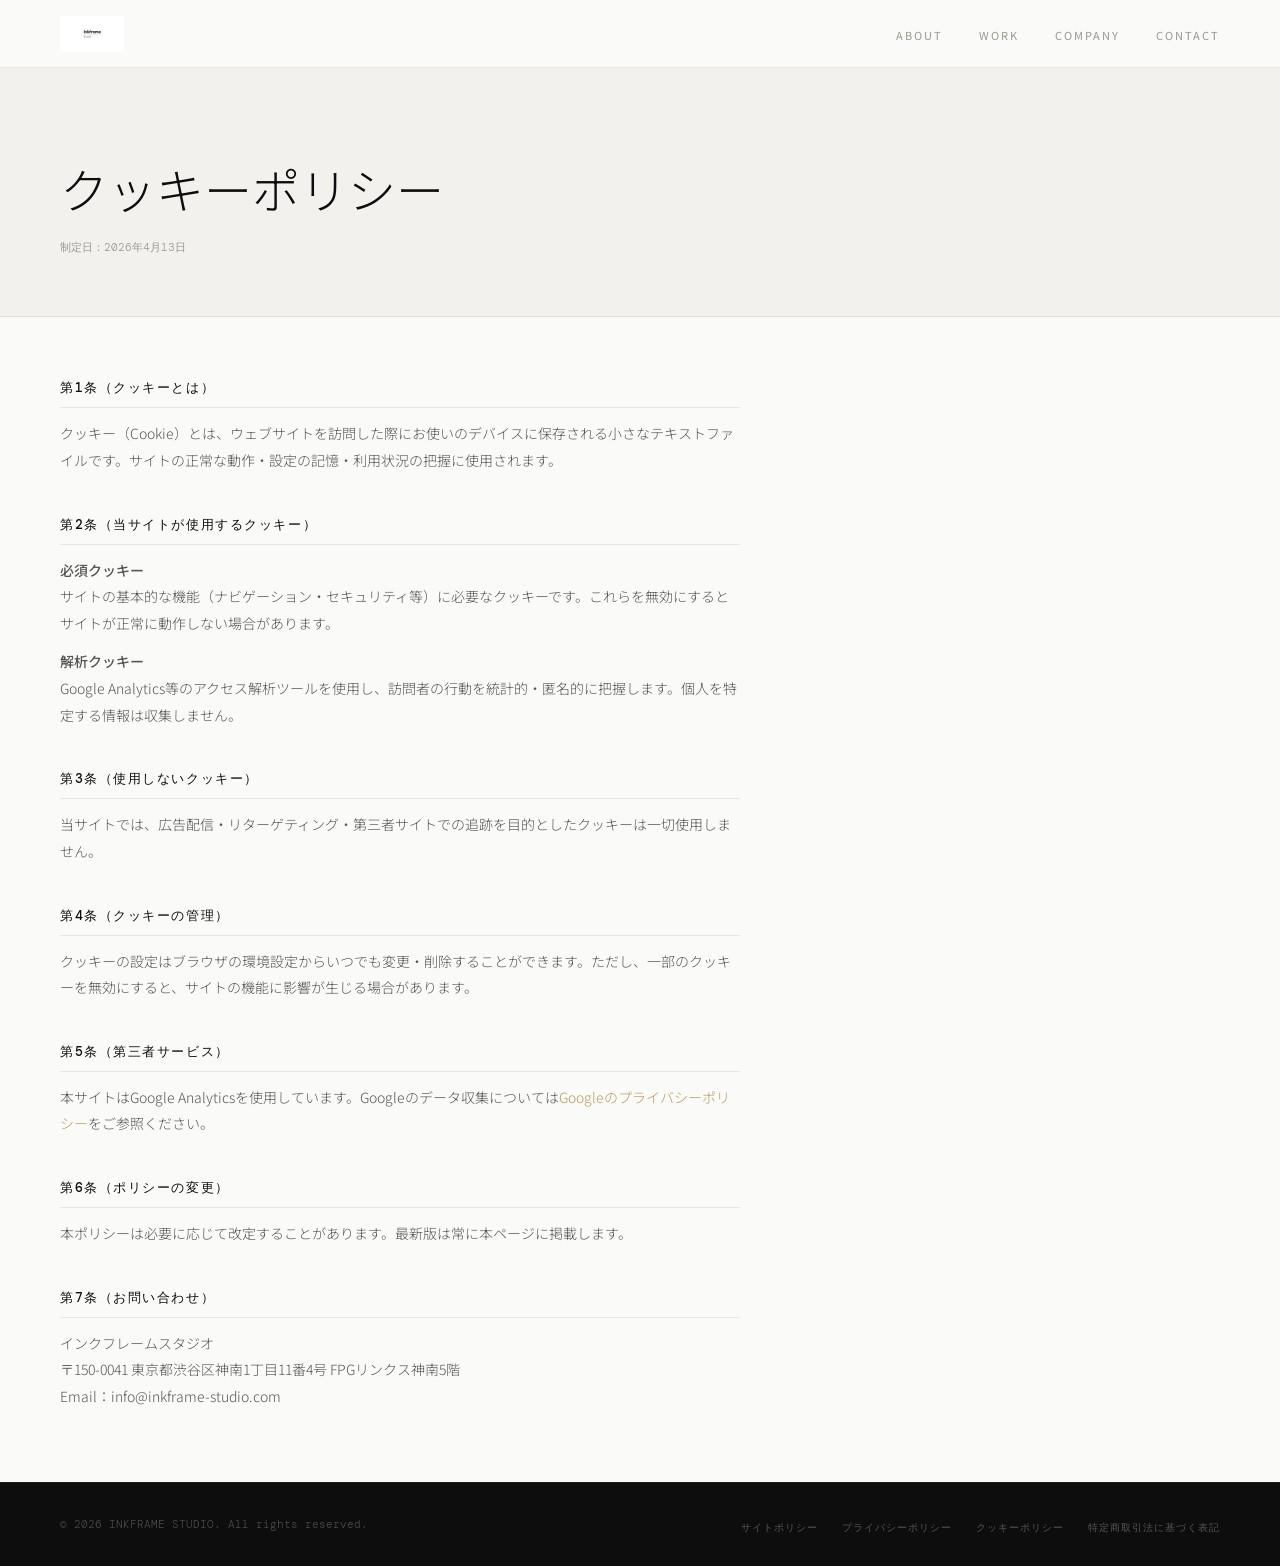
==== cookie-policy.html @ 27166519 "Add files via upload" ====
<!DOCTYPE html>
<html lang="ja">
<head>
<meta charset="UTF-8">
<meta name="viewport" content="width=device-width, initial-scale=1.0">
<title>クッキーポリシー — Inkframe Studio</title>
<link rel="preconnect" href="https://fonts.googleapis.com">
<link rel="preconnect" href="https://fonts.gstatic.com" crossorigin>
<link href="https://fonts.googleapis.com/css2?family=Cormorant+Garamond:ital,wght@0,300;0,400;1,300&family=Jost:wght@300;400;500&family=DM+Mono&family=Noto+Sans+JP:wght@300;400;500&display=swap" rel="stylesheet">
<link rel="stylesheet" href="style.css">
<style>
  body { font-family: 'Noto Sans JP', 'Jost', sans-serif; }
  .policy-body p { font-family: 'Noto Sans JP', sans-serif; font-size: 14px; }
  .policy-body h2 { font-family: 'DM Mono', monospace; }
</style>
</head>
<body>
<nav>
  <a class="nav-logo" href="index.html"><img src="banner.png" alt="Inkframe Studio"></a>
  <ul class="nav-links">
    <li><a href="index.html#about">About</a></li>
    <li><a href="index.html#work">Work</a></li>
    <li><a href="index.html#company">Company</a></li>
    <li><a href="index.html#contact">Contact</a></li>
  </ul>
</nav>
<div class="policy-page">
  <div class="policy-hero">
    <h1 style="font-family:'Noto Sans JP',sans-serif; font-weight:300;">クッキーポリシー</h1>
    <p class="date">制定日：2026年4月13日</p>
  </div>
  <div class="policy-body">
    <h2>第1条（クッキーとは）</h2>
    <p>クッキー（Cookie）とは、ウェブサイトを訪問した際にお使いのデバイスに保存される小さなテキストファイルです。サイトの正常な動作・設定の記憶・利用状況の把握に使用されます。</p>

    <h2>第2条（当サイトが使用するクッキー）</h2>
    <p><strong style="font-weight:500;">必須クッキー</strong><br>
    サイトの基本的な機能（ナビゲーション・セキュリティ等）に必要なクッキーです。これらを無効にするとサイトが正常に動作しない場合があります。</p>
    <p><strong style="font-weight:500;">解析クッキー</strong><br>
    Google Analytics等のアクセス解析ツールを使用し、訪問者の行動を統計的・匿名的に把握します。個人を特定する情報は収集しません。</p>

    <h2>第3条（使用しないクッキー）</h2>
    <p>当サイトでは、広告配信・リターゲティング・第三者サイトでの追跡を目的としたクッキーは一切使用しません。</p>

    <h2>第4条（クッキーの管理）</h2>
    <p>クッキーの設定はブラウザの環境設定からいつでも変更・削除することができます。ただし、一部のクッキーを無効にすると、サイトの機能に影響が生じる場合があります。</p>

    <h2>第5条（第三者サービス）</h2>
    <p>本サイトはGoogle Analyticsを使用しています。Googleのデータ収集については<a href="https://policies.google.com/privacy" target="_blank" rel="noopener" style="color:var(--gold);">Googleのプライバシーポリシー</a>をご参照ください。</p>

    <h2>第6条（ポリシーの変更）</h2>
    <p>本ポリシーは必要に応じて改定することがあります。最新版は常に本ページに掲載します。</p>

    <h2>第7条（お問い合わせ）</h2>
    <p>インクフレームスタジオ<br>
    〒150-0041 東京都渋谷区神南1丁目11番4号 FPGリンクス神南5階<br>
    Email：info@inkframe-studio.com</p>
  </div>
</div>
<footer>
  <p class="footer-copy">&copy; 2026 INKFRAME STUDIO. All rights reserved.</p>
  <ul class="footer-links">
    <li><a href="site-policy.html">サイトポリシー</a></li>
    <li><a href="privacy.html">プライバシーポリシー</a></li>
    <li><a href="cookie-policy.html">クッキーポリシー</a></li>
    <li><a href="tokushoho.html">特定商取引法に基づく表記</a></li>
  </ul>
</footer>
</body>
</html>
---- style.css ----
*, *::before, *::after { box-sizing: border-box; margin: 0; padding: 0; }
:root {
  --black: #0d0d0d;
  --white: #fafaf8;
  --gray: #f2f1ee;
  --mid: #999890;
  --dim: #cccab8;
  --gold: #b89a5a;
  --green: #2a8a4a;
  --border: rgba(0,0,0,0.08);
  --border-dark: rgba(255,255,255,0.08);
}
html { scroll-behavior: smooth; }
body {
  background: var(--white);
  color: var(--black);
  font-family: 'Jost', sans-serif;
  font-weight: 300;
  font-size: 16px;
  line-height: 1.7;
  -webkit-font-smoothing: antialiased;
}
a { color: inherit; text-decoration: none; }
img { display: block; max-width: 100%; }

/* ── NAV ── */
nav {
  position: fixed; top: 0; left: 0; right: 0; z-index: 200;
  display: flex; align-items: center; justify-content: space-between;
  padding: 0 60px; height: 68px;
  background: rgba(250,250,248,0.93); backdrop-filter: blur(16px);
  border-bottom: 1px solid var(--border);
}
.nav-logo img { height: 36px; width: auto; object-fit: contain; }
.nav-links { display: flex; gap: 36px; list-style: none; }
.nav-links a {
  font-size: 11px; font-weight: 400; letter-spacing: 0.18em;
  text-transform: uppercase; color: var(--mid); transition: color 0.2s;
}
.nav-links a:hover, .nav-links a.active { color: var(--black); }

/* ── SECTION BLOCK (MIX GREEN style) ── */
.section-block {
  display: grid;
  grid-template-columns: 120px 1fr;
  min-height: 100vh;
  border-top: 1px solid var(--border);
}
.section-label-col {
  border-right: 1px solid var(--border);
  display: flex; align-items: flex-start;
  justify-content: center;
  padding-top: 120px;
  background: var(--gray);
}
.section-label-col span {
  font-family: 'Cormorant Garamond', serif;
  font-size: 52px; font-weight: 300;
  letter-spacing: 0.08em;
  color: var(--dim);
  writing-mode: vertical-rl;
  text-orientation: mixed;
  transform: rotate(180deg);
  user-select: none;
}
.section-content {
  padding: 100px 80px 100px 80px;
}

/* ── HERO ── */
.hero-block {
  min-height: 100vh;
  display: grid;
  grid-template-columns: 120px 1fr 1fr;
  padding-top: 68px;
}
.hero-label-col {
  border-right: 1px solid var(--border);
  display: flex; align-items: flex-start; justify-content: center;
  padding-top: 120px;
  background: var(--gray);
}
.hero-label-col span {
  font-family: 'Cormorant Garamond', serif;
  font-size: 52px; font-weight: 300;
  letter-spacing: 0.08em; color: var(--dim);
  writing-mode: vertical-rl; text-orientation: mixed;
  transform: rotate(180deg); user-select: none;
}
.hero-main {
  padding: 120px 60px 80px;
  display: flex; flex-direction: column; justify-content: center;
  border-right: 1px solid var(--border);
}
.hero-right {
  background: var(--gray);
  display: flex; align-items: center; justify-content: center;
  padding: 80px 48px;
}
.hero-eyebrow {
  font-family: 'DM Mono', monospace; font-size: 10px;
  letter-spacing: 0.22em; text-transform: uppercase;
  color: var(--mid); margin-bottom: 36px;
  display: flex; align-items: center; gap: 12px;
}
.hero-eyebrow::before {
  content: ''; display: block; width: 28px; height: 1px;
  background: var(--mid); flex-shrink: 0;
}
.hero-title {
  font-family: 'Cormorant Garamond', serif;
  font-size: clamp(44px, 4.5vw, 72px); font-weight: 300;
  line-height: 1.06; margin-bottom: 32px;
}
.hero-title em { font-style: italic; color: var(--gold); }
.hero-desc { font-size: 15px; color: #555; max-width: 400px; line-height: 1.9; margin-bottom: 48px; }

/* INFO GRID */
.info-grid {
  display: grid; grid-template-columns: 1fr 1fr;
  gap: 1px; background: var(--border);
  border: 1px solid var(--border); border-radius: 6px;
  overflow: hidden; max-width: 480px;
}
.info-cell { background: var(--white); padding: 16px 20px; }
.info-cell.full { grid-column: 1 / -1; }
.info-label {
  font-family: 'DM Mono', monospace; font-size: 9px;
  letter-spacing: 0.2em; text-transform: uppercase;
  color: var(--mid); margin-bottom: 4px;
}
.info-value { font-size: 13px; font-weight: 400; color: var(--black); line-height: 1.5; }

/* WORK */
.work-card {
  display: grid; grid-template-columns: 1fr 1fr;
  border: 1px solid var(--border); border-radius: 8px; overflow: hidden;
  margin-bottom: 48px;
}
.work-img { overflow: hidden; aspect-ratio: 1 / 1; }
.work-img img { width: 100%; height: 100%; object-fit: cover; object-position: center; transition: transform 0.6s; }
.work-img:hover img { transform: scale(1.04); }
.work-detail {
  padding: 56px 48px;
  display: flex; flex-direction: column; justify-content: center;
  background: var(--white); border-left: 1px solid var(--border);
}
.work-badge {
  display: inline-flex; align-items: center; gap: 6px;
  font-family: 'DM Mono', monospace; font-size: 10px;
  letter-spacing: 0.14em; text-transform: uppercase;
  color: var(--green); background: rgba(42,138,74,0.08);
  border: 1px solid rgba(42,138,74,0.2);
  padding: 5px 12px; border-radius: 2px; margin-bottom: 24px; width: fit-content;
}
.work-badge::before { content: ''; width: 6px; height: 6px; border-radius: 50%; background: var(--green); }
.work-title {
  font-family: 'Cormorant Garamond', serif; font-size: 48px;
  font-weight: 300; line-height: 1.0; margin-bottom: 6px;
}
.work-subtitle {
  font-family: 'Cormorant Garamond', serif; font-size: 20px;
  font-style: italic; color: var(--mid); margin-bottom: 24px;
}
.work-text { font-size: 14px; color: #555; line-height: 1.85; max-width: 380px; margin-bottom: 28px; }
.work-specs { display: flex; flex-direction: column; gap: 8px; margin-bottom: 36px; }
.work-spec { display: flex; align-items: center; gap: 12px; font-size: 13px; color: #666; }
.work-spec::before { content: ''; width: 14px; height: 1px; background: var(--gold); flex-shrink: 0; }
.cta-link {
  display: inline-flex; align-items: center; gap: 10px;
  font-family: 'DM Mono', monospace; font-size: 11px;
  letter-spacing: 0.12em; text-transform: uppercase;
  color: var(--black); border-bottom: 1px solid var(--black);
  padding-bottom: 3px; transition: gap 0.2s, color 0.2s; width: fit-content;
}
.cta-link:hover { gap: 16px; color: var(--gold); border-color: var(--gold); }

/* COMPANY */
.company-grid {
  display: grid; grid-template-columns: 1fr 1fr; gap: 1px;
  background: var(--border); border: 1px solid var(--border);
  border-radius: 8px; overflow: hidden; max-width: 680px;
}
.company-cell { background: var(--white); padding: 20px 28px; }
.company-cell.full { grid-column: 1 / -1; }
.company-label {
  font-family: 'DM Mono', monospace; font-size: 9px;
  letter-spacing: 0.2em; text-transform: uppercase; color: var(--mid); margin-bottom: 6px;
}
.company-value { font-size: 14px; font-weight: 400; color: var(--black); line-height: 1.6; }

/* CONTACT */
.contact-wrap { background: var(--black); }
.contact-wrap .section-label-col { background: #111; }
.contact-wrap .section-label-col span { color: rgba(255,255,255,0.15); }
.contact-wrap .section-content { background: var(--black); }
.contact-grid {
  display: grid; grid-template-columns: 1fr 1fr;
  gap: 1px; background: rgba(255,255,255,0.06);
  border: 1px solid rgba(255,255,255,0.06); border-radius: 8px;
  overflow: hidden; max-width: 680px; margin-bottom: 32px;
}
.contact-cell { background: var(--black); padding: 24px 28px; }
.contact-cell.full { grid-column: 1 / -1; }
.contact-cell-label {
  font-family: 'DM Mono', monospace; font-size: 9px;
  letter-spacing: 0.2em; text-transform: uppercase;
  color: rgba(255,255,255,0.3); margin-bottom: 6px;
}
.contact-cell-value { font-size: 14px; font-weight: 300; color: var(--white); line-height: 1.6; }
.contact-cell-value a { color: var(--gold); transition: opacity 0.2s; }
.contact-cell-value a:hover { opacity: 0.7; }
.contact-note { font-size: 13px; color: rgba(255,255,255,0.35); }
.contact-title {
  font-family: 'Cormorant Garamond', serif; font-size: 36px;
  font-weight: 300; color: var(--white); margin-bottom: 36px;
}

/* FOOTER */
footer {
  background: var(--black);
  border-top: 1px solid rgba(255,255,255,0.06);
  padding: 28px 60px;
  display: flex; align-items: center; justify-content: space-between;
  flex-wrap: wrap; gap: 16px;
}
.footer-copy { font-family: 'DM Mono', monospace; font-size: 11px; color: rgba(255,255,255,0.25); }
.footer-links { display: flex; gap: 24px; list-style: none; flex-wrap: wrap; }
.footer-links a {
  font-family: 'DM Mono', monospace; font-size: 10px;
  letter-spacing: 0.1em; text-transform: uppercase;
  color: rgba(255,255,255,0.3); transition: color 0.2s;
}
.footer-links a:hover { color: rgba(255,255,255,0.7); }

/* POLICY PAGES */
.policy-page { padding-top: 68px; min-height: 100vh; }
.policy-hero {
  padding: 80px 60px 60px;
  border-bottom: 1px solid var(--border);
  background: var(--gray);
}
.policy-hero h1 {
  font-family: 'Cormorant Garamond', serif; font-size: 48px;
  font-weight: 300; margin-bottom: 8px;
}
.policy-hero .date { font-family: 'DM Mono', monospace; font-size: 11px; color: var(--mid); }
.policy-body { padding: 60px; max-width: 800px; }
.policy-body h2 {
  font-size: 13px; font-weight: 500; letter-spacing: 0.12em;
  text-transform: uppercase; margin: 40px 0 12px; color: var(--black);
  padding-bottom: 8px; border-bottom: 1px solid var(--border);
}
.policy-body h2:first-child { margin-top: 0; }
.policy-body p { font-size: 14px; color: #555; line-height: 1.9; margin-bottom: 12px; }
.policy-body table { width: 100%; border-collapse: collapse; font-size: 14px; margin-bottom: 12px; }
.policy-body table th, .policy-body table td { padding: 12px 16px; border: 1px solid var(--border); vertical-align: top; }
.policy-body table th { background: var(--gray); font-weight: 400; color: var(--mid); width: 180px; }
.policy-body table td { color: #444; line-height: 1.7; }

/* MOBILE */
@media (max-width: 900px) {
  nav { padding: 0 24px; }
  .nav-links { gap: 20px; }
  .nav-links a { font-size: 10px; }
  .hero-block { grid-template-columns: 80px 1fr; }
  .hero-right { display: none; }
  .hero-main { padding: 100px 32px 60px; }
  .hero-label-col { padding-top: 100px; }
  .hero-label-col span { font-size: 36px; }
  .section-block { grid-template-columns: 80px 1fr; }
  .section-label-col span { font-size: 36px; }
  .section-content { padding: 72px 32px; }
  .work-card { grid-template-columns: 1fr; }
  .work-img { max-height: 280px; }
  .work-detail { padding: 40px 28px; border-left: none; border-top: 1px solid var(--border); }
  .company-grid { grid-template-columns: 1fr; max-width: 100%; }
  .company-cell.full { grid-column: 1; }
  .contact-grid { grid-template-columns: 1fr; max-width: 100%; }
  .contact-cell.full { grid-column: 1; }
  .info-grid { grid-template-columns: 1fr; }
  .info-cell.full { grid-column: 1; }
  footer { padding: 24px; flex-direction: column; align-items: flex-start; }
  .policy-hero { padding: 60px 24px 40px; }
  .policy-hero h1 { font-size: 36px; }
  .policy-body { padding: 40px 24px; }
}
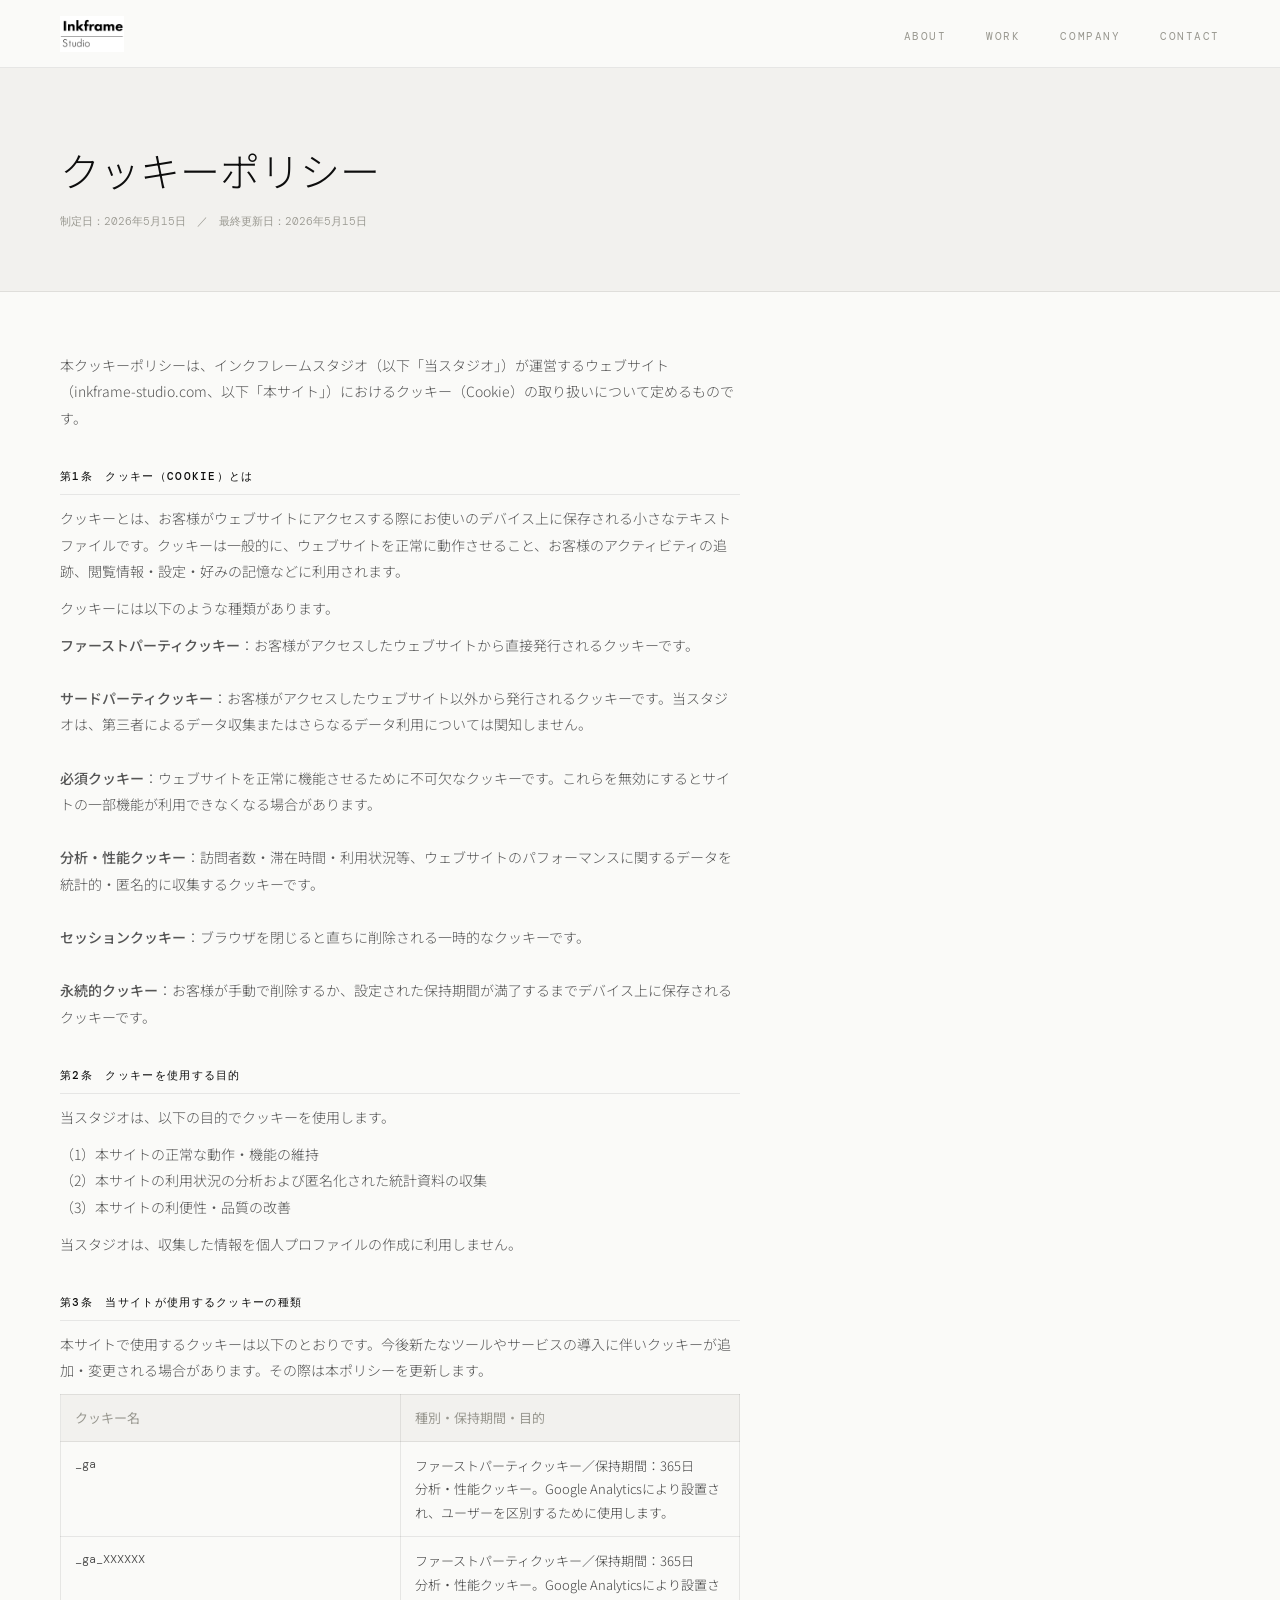
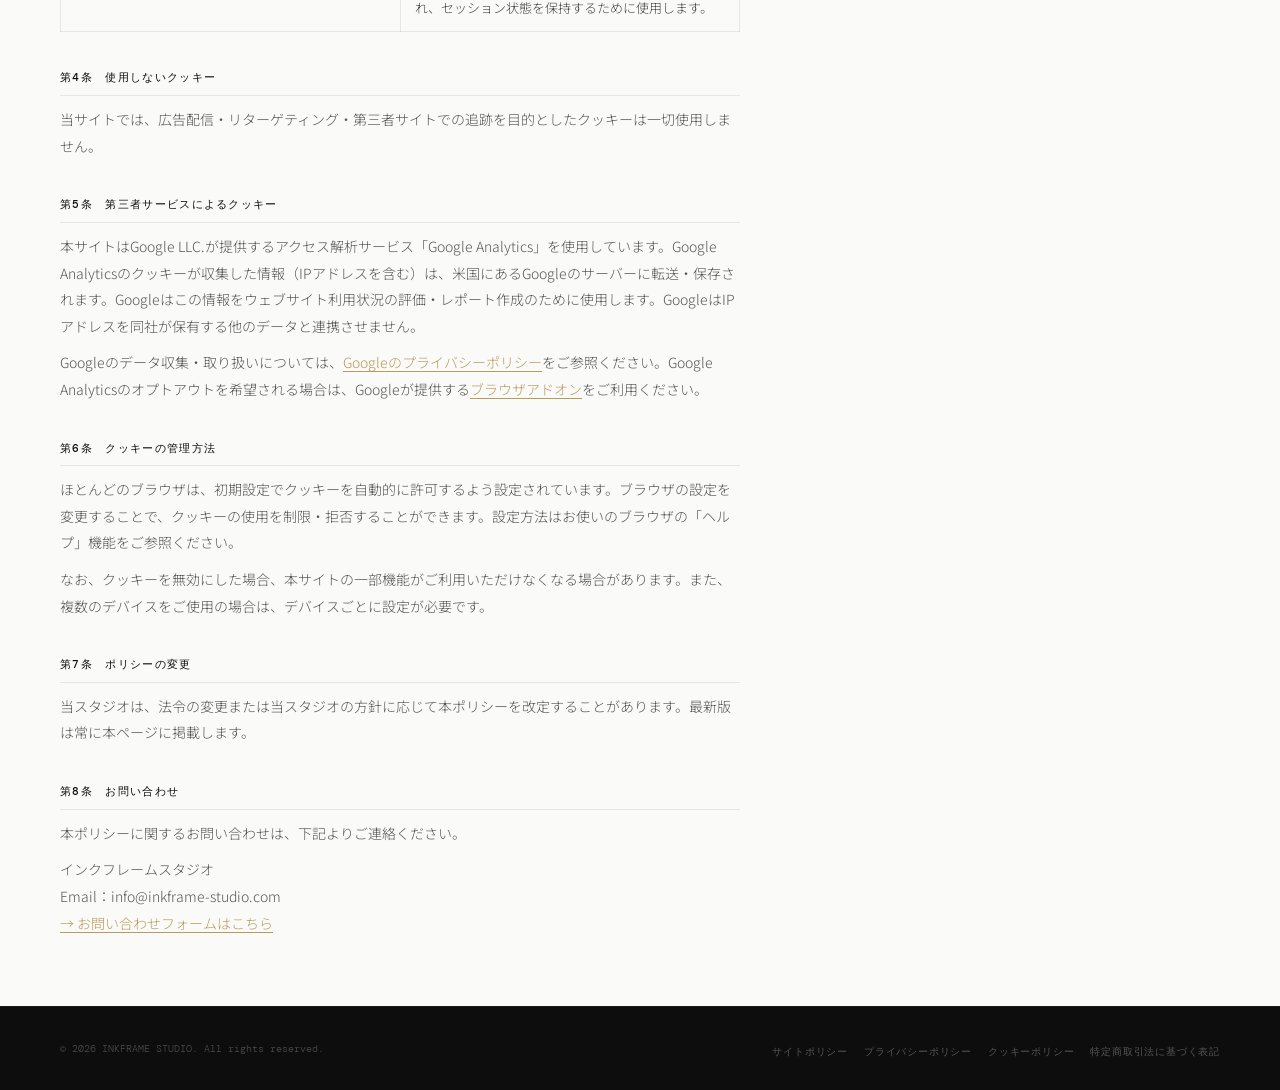
==== commit 41e6597a: "Add files via upload" ====
--- a/cookie-policy.html
+++ b/cookie-policy.html
@@ -6,13 +6,8 @@
 <title>クッキーポリシー — Inkframe Studio</title>
 <link rel="preconnect" href="https://fonts.googleapis.com">
 <link rel="preconnect" href="https://fonts.gstatic.com" crossorigin>
-<link href="https://fonts.googleapis.com/css2?family=Cormorant+Garamond:ital,wght@0,300;0,400;1,300&family=Jost:wght@300;400;500&family=DM+Mono&family=Noto+Sans+JP:wght@300;400;500&display=swap" rel="stylesheet">
+<link href="https://fonts.googleapis.com/css2?family=Cormorant+Garamond:ital,wght@0,300;0,400;1,300&family=DM+Mono&family=Noto+Sans+JP:wght@300;400;500&display=swap" rel="stylesheet">
 <link rel="stylesheet" href="style.css">
-<style>
-  body { font-family: 'Noto Sans JP', 'Jost', sans-serif; }
-  .policy-body p { font-family: 'Noto Sans JP', sans-serif; font-size: 14px; }
-  .policy-body h2 { font-family: 'DM Mono', monospace; }
-</style>
 </head>
 <body>
 <nav>
@@ -24,39 +19,84 @@
     <li><a href="index.html#contact">Contact</a></li>
   </ul>
 </nav>
+
 <div class="policy-page">
   <div class="policy-hero">
-    <h1 style="font-family:'Noto Sans JP',sans-serif; font-weight:300;">クッキーポリシー</h1>
-    <p class="date">制定日：2026年4月13日</p>
+    <h1>クッキーポリシー</h1>
+    <p class="date">制定日：2026年5月15日　／　最終更新日：2026年5月15日</p>
   </div>
   <div class="policy-body">
-    <h2>第1条（クッキーとは）</h2>
-    <p>クッキー（Cookie）とは、ウェブサイトを訪問した際にお使いのデバイスに保存される小さなテキストファイルです。サイトの正常な動作・設定の記憶・利用状況の把握に使用されます。</p>
 
-    <h2>第2条（当サイトが使用するクッキー）</h2>
-    <p><strong style="font-weight:500;">必須クッキー</strong><br>
-    サイトの基本的な機能（ナビゲーション・セキュリティ等）に必要なクッキーです。これらを無効にするとサイトが正常に動作しない場合があります。</p>
-    <p><strong style="font-weight:500;">解析クッキー</strong><br>
-    Google Analytics等のアクセス解析ツールを使用し、訪問者の行動を統計的・匿名的に把握します。個人を特定する情報は収集しません。</p>
+    <p>本クッキーポリシーは、インクフレームスタジオ（以下「当スタジオ」）が運営するウェブサイト（inkframe-studio.com、以下「本サイト」）におけるクッキー（Cookie）の取り扱いについて定めるものです。</p>
 
-    <h2>第3条（使用しないクッキー）</h2>
+    <h2>第1条　クッキー（Cookie）とは</h2>
+    <p>クッキーとは、お客様がウェブサイトにアクセスする際にお使いのデバイス上に保存される小さなテキストファイルです。クッキーは一般的に、ウェブサイトを正常に動作させること、お客様のアクティビティの追跡、閲覧情報・設定・好みの記憶などに利用されます。</p>
+    <p>クッキーには以下のような種類があります。</p>
+    <p>
+      <strong style="font-weight:500;">ファーストパーティクッキー</strong>：お客様がアクセスしたウェブサイトから直接発行されるクッキーです。<br><br>
+      <strong style="font-weight:500;">サードパーティクッキー</strong>：お客様がアクセスしたウェブサイト以外から発行されるクッキーです。当スタジオは、第三者によるデータ収集またはさらなるデータ利用については関知しません。<br><br>
+      <strong style="font-weight:500;">必須クッキー</strong>：ウェブサイトを正常に機能させるために不可欠なクッキーです。これらを無効にするとサイトの一部機能が利用できなくなる場合があります。<br><br>
+      <strong style="font-weight:500;">分析・性能クッキー</strong>：訪問者数・滞在時間・利用状況等、ウェブサイトのパフォーマンスに関するデータを統計的・匿名的に収集するクッキーです。<br><br>
+      <strong style="font-weight:500;">セッションクッキー</strong>：ブラウザを閉じると直ちに削除される一時的なクッキーです。<br><br>
+      <strong style="font-weight:500;">永続的クッキー</strong>：お客様が手動で削除するか、設定された保持期間が満了するまでデバイス上に保存されるクッキーです。
+    </p>
+
+    <h2>第2条　クッキーを使用する目的</h2>
+    <p>当スタジオは、以下の目的でクッキーを使用します。</p>
+    <p>
+      （1）本サイトの正常な動作・機能の維持<br>
+      （2）本サイトの利用状況の分析および匿名化された統計資料の収集<br>
+      （3）本サイトの利便性・品質の改善
+    </p>
+    <p>当スタジオは、収集した情報を個人プロファイルの作成に利用しません。</p>
+
+    <h2>第3条　当サイトが使用するクッキーの種類</h2>
+    <p>本サイトで使用するクッキーは以下のとおりです。今後新たなツールやサービスの導入に伴いクッキーが追加・変更される場合があります。その際は本ポリシーを更新します。</p>
+
+    <table>
+      <thead>
+        <tr>
+          <th>クッキー名</th>
+          <th>種別・保持期間・目的</th>
+        </tr>
+      </thead>
+      <tbody>
+        <tr>
+          <td style="font-family:'DM Mono',monospace; font-size:12px;">_ga</td>
+          <td>ファーストパーティクッキー／保持期間：365日<br>分析・性能クッキー。Google Analyticsにより設置され、ユーザーを区別するために使用します。</td>
+        </tr>
+        <tr>
+          <td style="font-family:'DM Mono',monospace; font-size:12px;">_ga_XXXXXX</td>
+          <td>ファーストパーティクッキー／保持期間：365日<br>分析・性能クッキー。Google Analyticsにより設置され、セッション状態を保持するために使用します。</td>
+        </tr>
+      </tbody>
+    </table>
+
+    <h2>第4条　使用しないクッキー</h2>
     <p>当サイトでは、広告配信・リターゲティング・第三者サイトでの追跡を目的としたクッキーは一切使用しません。</p>
 
-    <h2>第4条（クッキーの管理）</h2>
-    <p>クッキーの設定はブラウザの環境設定からいつでも変更・削除することができます。ただし、一部のクッキーを無効にすると、サイトの機能に影響が生じる場合があります。</p>
+    <h2>第5条　第三者サービスによるクッキー</h2>
+    <p>本サイトはGoogle LLC.が提供するアクセス解析サービス「Google Analytics」を使用しています。Google Analyticsのクッキーが収集した情報（IPアドレスを含む）は、米国にあるGoogleのサーバーに転送・保存されます。Googleはこの情報をウェブサイト利用状況の評価・レポート作成のために使用します。GoogleはIPアドレスを同社が保有する他のデータと連携させません。</p>
+    <p>Googleのデータ収集・取り扱いについては、<a href="https://policies.google.com/privacy" target="_blank" rel="noopener" style="color:var(--gold); text-decoration:underline; text-underline-offset:3px;">Googleのプライバシーポリシー</a>をご参照ください。Google Analyticsのオプトアウトを希望される場合は、Googleが提供する<a href="https://tools.google.com/dlpage/gaoptout" target="_blank" rel="noopener" style="color:var(--gold); text-decoration:underline; text-underline-offset:3px;">ブラウザアドオン</a>をご利用ください。</p>
 
-    <h2>第5条（第三者サービス）</h2>
-    <p>本サイトはGoogle Analyticsを使用しています。Googleのデータ収集については<a href="https://policies.google.com/privacy" target="_blank" rel="noopener" style="color:var(--gold);">Googleのプライバシーポリシー</a>をご参照ください。</p>
+    <h2>第6条　クッキーの管理方法</h2>
+    <p>ほとんどのブラウザは、初期設定でクッキーを自動的に許可するよう設定されています。ブラウザの設定を変更することで、クッキーの使用を制限・拒否することができます。設定方法はお使いのブラウザの「ヘルプ」機能をご参照ください。</p>
+    <p>なお、クッキーを無効にした場合、本サイトの一部機能がご利用いただけなくなる場合があります。また、複数のデバイスをご使用の場合は、デバイスごとに設定が必要です。</p>
 
-    <h2>第6条（ポリシーの変更）</h2>
-    <p>本ポリシーは必要に応じて改定することがあります。最新版は常に本ページに掲載します。</p>
+    <h2>第7条　ポリシーの変更</h2>
+    <p>当スタジオは、法令の変更または当スタジオの方針に応じて本ポリシーを改定することがあります。最新版は常に本ページに掲載します。</p>
 
-    <h2>第7条（お問い合わせ）</h2>
-    <p>インクフレームスタジオ<br>
-    〒150-0041 東京都渋谷区神南1丁目11番4号 FPGリンクス神南5階<br>
-    Email：info@inkframe-studio.com</p>
+    <h2>第8条　お問い合わせ</h2>
+    <p>本ポリシーに関するお問い合わせは、下記よりご連絡ください。</p>
+    <p>
+      インクフレームスタジオ<br>
+      Email：info@inkframe-studio.com<br>
+      <a href="index.html#contact" style="color:var(--gold); text-decoration:underline; text-underline-offset:3px;">→ お問い合わせフォームはこちら</a>
+    </p>
+
   </div>
 </div>
+
 <footer>
   <p class="footer-copy">&copy; 2026 INKFRAME STUDIO. All rights reserved.</p>
   <ul class="footer-links">
--- a/style.css
+++ b/style.css
@@ -1,4 +1,5 @@
 *, *::before, *::after { box-sizing: border-box; margin: 0; padding: 0; }
+
 :root {
   --black: #0d0d0d;
   --white: #fafaf8;
@@ -8,280 +9,348 @@
   --gold: #b89a5a;
   --green: #2a8a4a;
   --border: rgba(0,0,0,0.08);
-  --border-dark: rgba(255,255,255,0.08);
-}
+}
+
 html { scroll-behavior: smooth; }
+
 body {
   background: var(--white);
   color: var(--black);
-  font-family: 'Jost', sans-serif;
+  font-family: 'Noto Sans JP', 'Jost', sans-serif;
   font-weight: 300;
   font-size: 16px;
   line-height: 1.7;
   -webkit-font-smoothing: antialiased;
-}
+  overflow-x: hidden;
+}
+
 a { color: inherit; text-decoration: none; }
-img { display: block; max-width: 100%; }
+img { display: block; max-width: 100%; height: auto; }
 
 /* ── NAV ── */
 nav {
   position: fixed; top: 0; left: 0; right: 0; z-index: 200;
   display: flex; align-items: center; justify-content: space-between;
-  padding: 0 60px; height: 68px;
-  background: rgba(250,250,248,0.93); backdrop-filter: blur(16px);
+  padding: 0 20px; height: 56px;
+  background: rgba(250,250,248,0.95); backdrop-filter: blur(16px);
   border-bottom: 1px solid var(--border);
 }
-.nav-logo img { height: 36px; width: auto; object-fit: contain; }
-.nav-links { display: flex; gap: 36px; list-style: none; }
+.nav-logo img { height: 28px; width: auto; object-fit: contain; }
+.nav-links {
+  display: flex; gap: 16px; list-style: none;
+}
 .nav-links a {
-  font-size: 11px; font-weight: 400; letter-spacing: 0.18em;
+  font-family: 'DM Mono', monospace;
+  font-size: 10px; font-weight: 400; letter-spacing: 0.14em;
   text-transform: uppercase; color: var(--mid); transition: color 0.2s;
 }
-.nav-links a:hover, .nav-links a.active { color: var(--black); }
-
-/* ── SECTION BLOCK (MIX GREEN style) ── */
-.section-block {
-  display: grid;
-  grid-template-columns: 120px 1fr;
-  min-height: 100vh;
-  border-top: 1px solid var(--border);
-}
-.section-label-col {
-  border-right: 1px solid var(--border);
-  display: flex; align-items: flex-start;
-  justify-content: center;
-  padding-top: 120px;
-  background: var(--gray);
-}
-.section-label-col span {
-  font-family: 'Cormorant Garamond', serif;
-  font-size: 52px; font-weight: 300;
-  letter-spacing: 0.08em;
-  color: var(--dim);
-  writing-mode: vertical-rl;
-  text-orientation: mixed;
-  transform: rotate(180deg);
-  user-select: none;
-}
-.section-content {
-  padding: 100px 80px 100px 80px;
-}
-
-/* ── HERO ── */
-.hero-block {
-  min-height: 100vh;
-  display: grid;
-  grid-template-columns: 120px 1fr 1fr;
-  padding-top: 68px;
-}
-.hero-label-col {
-  border-right: 1px solid var(--border);
-  display: flex; align-items: flex-start; justify-content: center;
-  padding-top: 120px;
-  background: var(--gray);
-}
-.hero-label-col span {
-  font-family: 'Cormorant Garamond', serif;
-  font-size: 52px; font-weight: 300;
-  letter-spacing: 0.08em; color: var(--dim);
-  writing-mode: vertical-rl; text-orientation: mixed;
-  transform: rotate(180deg); user-select: none;
-}
-.hero-main {
-  padding: 120px 60px 80px;
-  display: flex; flex-direction: column; justify-content: center;
-  border-right: 1px solid var(--border);
-}
-.hero-right {
-  background: var(--gray);
-  display: flex; align-items: center; justify-content: center;
-  padding: 80px 48px;
-}
+.nav-links a:hover { color: var(--black); }
+
+/* ── SECTION EYEBROW ── */
+.section-eyebrow {
+  font-family: 'DM Mono', monospace;
+  font-size: 10px; letter-spacing: 0.2em;
+  text-transform: uppercase; color: var(--dim);
+  margin-bottom: 24px;
+  display: flex; align-items: center; gap: 10px;
+}
+.section-eyebrow::before {
+  content: ''; display: block; width: 20px; height: 1px;
+  background: var(--dim); flex-shrink: 0;
+}
+
+/* ── ABOUT ── */
+#about {
+  padding-top: 56px;
+  border-bottom: 1px solid var(--border);
+  display: flex;
+  flex-direction: column;
+}
+/* モバイル：ビジュアルが先、テキストが後 */
+.about-visual { order: 1; }
+.about-main   { order: 2; }
+
+.about-main {
+  padding: 48px 20px 48px;
+}
+
 .hero-eyebrow {
   font-family: 'DM Mono', monospace; font-size: 10px;
-  letter-spacing: 0.22em; text-transform: uppercase;
-  color: var(--mid); margin-bottom: 36px;
-  display: flex; align-items: center; gap: 12px;
+  letter-spacing: 0.2em; text-transform: uppercase;
+  color: var(--mid); margin-bottom: 28px;
+  display: flex; align-items: center; gap: 10px;
 }
 .hero-eyebrow::before {
-  content: ''; display: block; width: 28px; height: 1px;
+  content: ''; display: block; width: 20px; height: 1px;
   background: var(--mid); flex-shrink: 0;
 }
+
 .hero-title {
+  font-family: 'Noto Sans JP', sans-serif;
+  font-size: clamp(28px, 7vw, 56px); font-weight: 300;
+  line-height: 1.4; margin-bottom: 24px; letter-spacing: 0.02em;
+}
+.hero-title em { font-style: normal; color: var(--gold); font-weight: 400; }
+
+.hero-desc {
+  font-size: 14px; color: #444; line-height: 2; margin-bottom: 0;
+}
+
+.about-visual {
+  width: 100%;
+  aspect-ratio: 16 / 9;
+  background-image: url('about-bg.jpg');
+  background-size: cover; background-position: center;
+  position: relative;
+  display: flex;
+  align-items: flex-end;
+  justify-content: flex-end;
+}
+.about-visual::before {
+  content: ''; position: absolute; inset: 0;
+  background: rgba(10,10,10,0.3);
+}
+.about-visual-inner {
+  position: relative; z-index: 1; text-align: right; padding: 20px;
+  align-self: flex-end;
+  margin-top: auto;
+  margin-bottom: 32px;
+  margin-right: 20px;
+}
+.about-visual-inner img {
+  max-width: 200px; margin: 0 auto;
+  filter: drop-shadow(0 2px 12px rgba(0,0,0,0.4));
+}
+.about-visual-tagline {
   font-family: 'Cormorant Garamond', serif;
-  font-size: clamp(44px, 4.5vw, 72px); font-weight: 300;
-  line-height: 1.06; margin-bottom: 32px;
-}
-.hero-title em { font-style: italic; color: var(--gold); }
-.hero-desc { font-size: 15px; color: #555; max-width: 400px; line-height: 1.9; margin-bottom: 48px; }
-
-/* INFO GRID */
-.info-grid {
-  display: grid; grid-template-columns: 1fr 1fr;
-  gap: 1px; background: var(--border);
-  border: 1px solid var(--border); border-radius: 6px;
-  overflow: hidden; max-width: 480px;
-}
-.info-cell { background: var(--white); padding: 16px 20px; }
-.info-cell.full { grid-column: 1 / -1; }
-.info-label {
-  font-family: 'DM Mono', monospace; font-size: 9px;
-  letter-spacing: 0.2em; text-transform: uppercase;
-  color: var(--mid); margin-bottom: 4px;
-}
-.info-value { font-size: 13px; font-weight: 400; color: var(--black); line-height: 1.5; }
-
-/* WORK */
+  font-size: 15px; font-style: italic;
+  color: rgba(255,255,255,0.85); margin-top: 12px; letter-spacing: 0.06em;
+  text-shadow: 0 1px 6px rgba(0,0,0,0.6);
+  text-align: right;
+}
+
+.section-heading {
+  font-family: 'Noto Sans JP', sans-serif;
+  font-size: 20px; font-weight: 300; margin-bottom: 24px; letter-spacing: 0.04em;
+}
+
+/* ── WORK ── */
+#work { border-bottom: 1px solid var(--border); }
+
+.section-pad { padding: 56px 20px; }
+
 .work-card {
-  display: grid; grid-template-columns: 1fr 1fr;
   border: 1px solid var(--border); border-radius: 8px; overflow: hidden;
-  margin-bottom: 48px;
 }
 .work-img { overflow: hidden; aspect-ratio: 1 / 1; }
-.work-img img { width: 100%; height: 100%; object-fit: cover; object-position: center; transition: transform 0.6s; }
-.work-img:hover img { transform: scale(1.04); }
+.work-img img { width: 100%; height: 100%; object-fit: cover; }
 .work-detail {
-  padding: 56px 48px;
-  display: flex; flex-direction: column; justify-content: center;
-  background: var(--white); border-left: 1px solid var(--border);
+  padding: 28px 20px 32px;
+  border-top: 1px solid var(--border);
 }
 .work-badge {
   display: inline-flex; align-items: center; gap: 6px;
   font-family: 'DM Mono', monospace; font-size: 10px;
-  letter-spacing: 0.14em; text-transform: uppercase;
+  letter-spacing: 0.12em; text-transform: uppercase;
   color: var(--green); background: rgba(42,138,74,0.08);
   border: 1px solid rgba(42,138,74,0.2);
-  padding: 5px 12px; border-radius: 2px; margin-bottom: 24px; width: fit-content;
-}
-.work-badge::before { content: ''; width: 6px; height: 6px; border-radius: 50%; background: var(--green); }
-.work-title {
-  font-family: 'Cormorant Garamond', serif; font-size: 48px;
-  font-weight: 300; line-height: 1.0; margin-bottom: 6px;
-}
+  padding: 4px 10px; border-radius: 2px; margin-bottom: 16px; width: fit-content;
+}
+.work-badge::before { content: ''; width: 5px; height: 5px; border-radius: 50%; background: var(--green); }
+
+.work-logo-row {
+  display: flex; align-items: center; gap: 12px; margin-bottom: 12px;
+}
+.work-logo-row .icon {
+  width: 44px; height: 44px; border-radius: 10px; flex-shrink: 0; object-fit: cover;
+}
+.work-logo-row .title-img {
+  max-width: 180px; height: auto;
+}
+
 .work-subtitle {
-  font-family: 'Cormorant Garamond', serif; font-size: 20px;
-  font-style: italic; color: var(--mid); margin-bottom: 24px;
-}
-.work-text { font-size: 14px; color: #555; line-height: 1.85; max-width: 380px; margin-bottom: 28px; }
-.work-specs { display: flex; flex-direction: column; gap: 8px; margin-bottom: 36px; }
-.work-spec { display: flex; align-items: center; gap: 12px; font-size: 13px; color: #666; }
-.work-spec::before { content: ''; width: 14px; height: 1px; background: var(--gold); flex-shrink: 0; }
+  font-family: 'Cormorant Garamond', serif;
+  font-size: 16px; font-style: italic; color: var(--mid); margin-bottom: 16px;
+}
+.work-text {
+  font-size: 14px; color: #444; line-height: 2; margin-bottom: 20px;
+}
+.work-specs {
+  display: flex; flex-direction: column; gap: 8px; margin-bottom: 24px;
+}
+.work-spec {
+  display: flex; align-items: center; gap: 10px; font-size: 13px; color: #666;
+}
+.work-spec::before {
+  content: ''; width: 12px; height: 1px; background: var(--gold); flex-shrink: 0;
+}
 .cta-link {
-  display: inline-flex; align-items: center; gap: 10px;
+  display: inline-flex; align-items: center; gap: 8px;
   font-family: 'DM Mono', monospace; font-size: 11px;
-  letter-spacing: 0.12em; text-transform: uppercase;
+  letter-spacing: 0.1em; text-transform: uppercase;
   color: var(--black); border-bottom: 1px solid var(--black);
-  padding-bottom: 3px; transition: gap 0.2s, color 0.2s; width: fit-content;
-}
-.cta-link:hover { gap: 16px; color: var(--gold); border-color: var(--gold); }
-
-/* COMPANY */
+  padding-bottom: 2px; transition: gap 0.2s, color 0.2s;
+}
+.cta-link:hover { gap: 14px; color: var(--gold); border-color: var(--gold); }
+
+/* ── COMPANY ── */
+#company { background: var(--white); border-bottom: 1px solid var(--border); }
+
 .company-grid {
-  display: grid; grid-template-columns: 1fr 1fr; gap: 1px;
-  background: var(--border); border: 1px solid var(--border);
-  border-radius: 8px; overflow: hidden; max-width: 680px;
-}
-.company-cell { background: var(--white); padding: 20px 28px; }
-.company-cell.full { grid-column: 1 / -1; }
+  display: flex; flex-direction: column;
+  gap: 1px; background: var(--border);
+  border: 1px solid var(--border); border-radius: 8px; overflow: hidden;
+}
+.company-cell { background: var(--white); padding: 16px 20px; }
 .company-label {
   font-family: 'DM Mono', monospace; font-size: 9px;
-  letter-spacing: 0.2em; text-transform: uppercase; color: var(--mid); margin-bottom: 6px;
-}
-.company-value { font-size: 14px; font-weight: 400; color: var(--black); line-height: 1.6; }
-
-/* CONTACT */
-.contact-wrap { background: var(--black); }
-.contact-wrap .section-label-col { background: #111; }
-.contact-wrap .section-label-col span { color: rgba(255,255,255,0.15); }
-.contact-wrap .section-content { background: var(--black); }
-.contact-grid {
-  display: grid; grid-template-columns: 1fr 1fr;
-  gap: 1px; background: rgba(255,255,255,0.06);
-  border: 1px solid rgba(255,255,255,0.06); border-radius: 8px;
-  overflow: hidden; max-width: 680px; margin-bottom: 32px;
-}
-.contact-cell { background: var(--black); padding: 24px 28px; }
-.contact-cell.full { grid-column: 1 / -1; }
-.contact-cell-label {
-  font-family: 'DM Mono', monospace; font-size: 9px;
-  letter-spacing: 0.2em; text-transform: uppercase;
-  color: rgba(255,255,255,0.3); margin-bottom: 6px;
-}
-.contact-cell-value { font-size: 14px; font-weight: 300; color: var(--white); line-height: 1.6; }
-.contact-cell-value a { color: var(--gold); transition: opacity 0.2s; }
-.contact-cell-value a:hover { opacity: 0.7; }
-.contact-note { font-size: 13px; color: rgba(255,255,255,0.35); }
+  letter-spacing: 0.18em; text-transform: uppercase; color: var(--mid); margin-bottom: 4px;
+}
+.company-value { font-size: 14px; font-weight: 400; color: #222; line-height: 1.7; }
+
+/* ── CONTACT ── */
+#contact { background: var(--black); }
+
 .contact-title {
-  font-family: 'Cormorant Garamond', serif; font-size: 36px;
-  font-weight: 300; color: var(--white); margin-bottom: 36px;
-}
-
-/* FOOTER */
+  font-family: 'Cormorant Garamond', serif; font-size: 32px;
+  font-weight: 300; color: var(--white); margin-bottom: 28px;
+}
+.contact-section-eyebrow {
+  font-family: 'DM Mono', monospace;
+  font-size: 10px; letter-spacing: 0.2em;
+  text-transform: uppercase; color: rgba(255,255,255,0.25);
+  margin-bottom: 24px;
+  display: flex; align-items: center; gap: 10px;
+}
+.contact-section-eyebrow::before {
+  content: ''; display: block; width: 20px; height: 1px;
+  background: rgba(255,255,255,0.2); flex-shrink: 0;
+}
+
+/* ── FOOTER ── */
 footer {
   background: var(--black);
   border-top: 1px solid rgba(255,255,255,0.06);
-  padding: 28px 60px;
-  display: flex; align-items: center; justify-content: space-between;
-  flex-wrap: wrap; gap: 16px;
-}
-.footer-copy { font-family: 'DM Mono', monospace; font-size: 11px; color: rgba(255,255,255,0.25); }
-.footer-links { display: flex; gap: 24px; list-style: none; flex-wrap: wrap; }
+  padding: 24px 20px;
+  display: flex; flex-direction: column;
+  align-items: flex-start; gap: 16px;
+}
+.footer-copy {
+  font-family: 'DM Mono', monospace; font-size: 10px;
+  color: rgba(255,255,255,0.25);
+}
+.footer-links {
+  display: flex; flex-wrap: wrap; gap: 16px; list-style: none;
+}
 .footer-links a {
   font-family: 'DM Mono', monospace; font-size: 10px;
-  letter-spacing: 0.1em; text-transform: uppercase;
+  letter-spacing: 0.08em; text-transform: uppercase;
   color: rgba(255,255,255,0.3); transition: color 0.2s;
 }
 .footer-links a:hover { color: rgba(255,255,255,0.7); }
 
-/* POLICY PAGES */
-.policy-page { padding-top: 68px; min-height: 100vh; }
+/* ── POLICY PAGES ── */
+.policy-page { padding-top: 56px; min-height: 100vh; }
 .policy-hero {
-  padding: 80px 60px 60px;
+  padding: 48px 20px 36px;
   border-bottom: 1px solid var(--border);
   background: var(--gray);
 }
 .policy-hero h1 {
-  font-family: 'Cormorant Garamond', serif; font-size: 48px;
-  font-weight: 300; margin-bottom: 8px;
-}
-.policy-hero .date { font-family: 'DM Mono', monospace; font-size: 11px; color: var(--mid); }
-.policy-body { padding: 60px; max-width: 800px; }
+  font-family: 'Noto Sans JP', sans-serif;
+  font-size: clamp(24px, 6vw, 40px); font-weight: 300; margin-bottom: 8px;
+}
+.policy-hero .date {
+  font-family: 'DM Mono', monospace; font-size: 11px; color: var(--mid);
+}
+.policy-body { padding: 36px 20px; max-width: 800px; }
 .policy-body h2 {
-  font-size: 13px; font-weight: 500; letter-spacing: 0.12em;
-  text-transform: uppercase; margin: 40px 0 12px; color: var(--black);
+  font-family: 'DM Mono', monospace;
+  font-size: 11px; font-weight: 500; letter-spacing: 0.12em;
+  text-transform: uppercase; margin: 36px 0 10px; color: var(--black);
   padding-bottom: 8px; border-bottom: 1px solid var(--border);
 }
 .policy-body h2:first-child { margin-top: 0; }
-.policy-body p { font-size: 14px; color: #555; line-height: 1.9; margin-bottom: 12px; }
-.policy-body table { width: 100%; border-collapse: collapse; font-size: 14px; margin-bottom: 12px; }
-.policy-body table th, .policy-body table td { padding: 12px 16px; border: 1px solid var(--border); vertical-align: top; }
-.policy-body table th { background: var(--gray); font-weight: 400; color: var(--mid); width: 180px; }
-.policy-body table td { color: #444; line-height: 1.7; }
-
-/* MOBILE */
-@media (max-width: 900px) {
-  nav { padding: 0 24px; }
-  .nav-links { gap: 20px; }
-  .nav-links a { font-size: 10px; }
-  .hero-block { grid-template-columns: 80px 1fr; }
-  .hero-right { display: none; }
-  .hero-main { padding: 100px 32px 60px; }
-  .hero-label-col { padding-top: 100px; }
-  .hero-label-col span { font-size: 36px; }
-  .section-block { grid-template-columns: 80px 1fr; }
-  .section-label-col span { font-size: 36px; }
-  .section-content { padding: 72px 32px; }
-  .work-card { grid-template-columns: 1fr; }
-  .work-img { max-height: 280px; }
-  .work-detail { padding: 40px 28px; border-left: none; border-top: 1px solid var(--border); }
-  .company-grid { grid-template-columns: 1fr; max-width: 100%; }
-  .company-cell.full { grid-column: 1; }
-  .contact-grid { grid-template-columns: 1fr; max-width: 100%; }
-  .contact-cell.full { grid-column: 1; }
-  .info-grid { grid-template-columns: 1fr; }
-  .info-cell.full { grid-column: 1; }
-  footer { padding: 24px; flex-direction: column; align-items: flex-start; }
-  .policy-hero { padding: 60px 24px 40px; }
-  .policy-hero h1 { font-size: 36px; }
-  .policy-body { padding: 40px 24px; }
-}
+.policy-body p {
+  font-family: 'Noto Sans JP', sans-serif;
+  font-size: 14px; color: #555; line-height: 1.9; margin-bottom: 10px;
+}
+.policy-body table {
+  width: 100%; border-collapse: collapse; font-size: 13px; margin-bottom: 12px;
+}
+.policy-body table th, .policy-body table td {
+  padding: 12px 14px; border: 1px solid var(--border);
+  vertical-align: top; text-align: left;
+}
+.policy-body table th {
+  background: var(--gray); font-weight: 400; color: var(--mid);
+  width: 40%; white-space: nowrap;
+}
+.policy-body table td { color: #444; line-height: 1.8; }
+
+/* ── TABLET 640px+ ── */
+@media (min-width: 640px) {
+  nav { padding: 0 40px; height: 64px; }
+  .nav-logo img { height: 32px; }
+  .nav-links { gap: 28px; }
+  .nav-links a { font-size: 11px; }
+
+  .about-main { padding: 80px 40px 60px; }
+  .about-visual-inner img { max-width: 260px; }
+
+  .section-pad { padding: 72px 40px; }
+
+  .work-detail { padding: 36px 32px 40px; }
+  .work-logo-row .title-img { max-width: 240px; }
+
+  .policy-hero { padding: 60px 40px 48px; }
+  .policy-body { padding: 48px 40px; }
+  .policy-body table th { width: 200px; }
+
+  footer { padding: 24px 40px; flex-direction: row; justify-content: space-between; align-items: center; }
+}
+
+/* ── DESKTOP 960px+ ── */
+@media (min-width: 960px) {
+  nav { padding: 0 60px; height: 68px; }
+  .nav-logo img { height: 36px; }
+  .nav-links { gap: 40px; }
+
+  /* About: 2カラム */
+  #about { display: grid; grid-template-columns: 1fr 1fr; min-height: 100vh; flex-direction: unset; }
+  .about-visual { order: 2; }
+  .about-main   { order: 1; }
+  .about-main {
+    padding: 120px 60px 80px;
+    border-right: 1px solid var(--border);
+    display: flex; flex-direction: column; justify-content: center;
+  }
+  .about-visual {
+    aspect-ratio: unset; min-height: 100%;
+    align-items: flex-end; justify-content: flex-end;
+  }
+  .about-visual-inner { margin-right: 40px; margin-bottom: 48px; }
+  .about-visual-inner img { max-width: 260px; }
+
+  /* Work: 2カラム */
+  .section-pad { padding: 100px 80px; }
+  .work-card { display: grid; grid-template-columns: 1fr 1fr; }
+  .work-img { aspect-ratio: 1/1; }
+  .work-detail {
+    padding: 56px 48px;
+    border-top: none; border-left: 1px solid var(--border);
+    display: flex; flex-direction: column; justify-content: center;
+  }
+  .work-logo-row .title-img { max-width: 280px; }
+
+  /* Company */
+  .company-grid {
+    display: grid; grid-template-columns: 1fr 1fr;
+    max-width: 720px;
+  }
+  .company-cell.full { grid-column: 1 / -1; }
+
+  .policy-hero { padding: 80px 60px 60px; }
+  .policy-body { padding: 60px; }
+  footer { padding: 28px 60px; }
+}
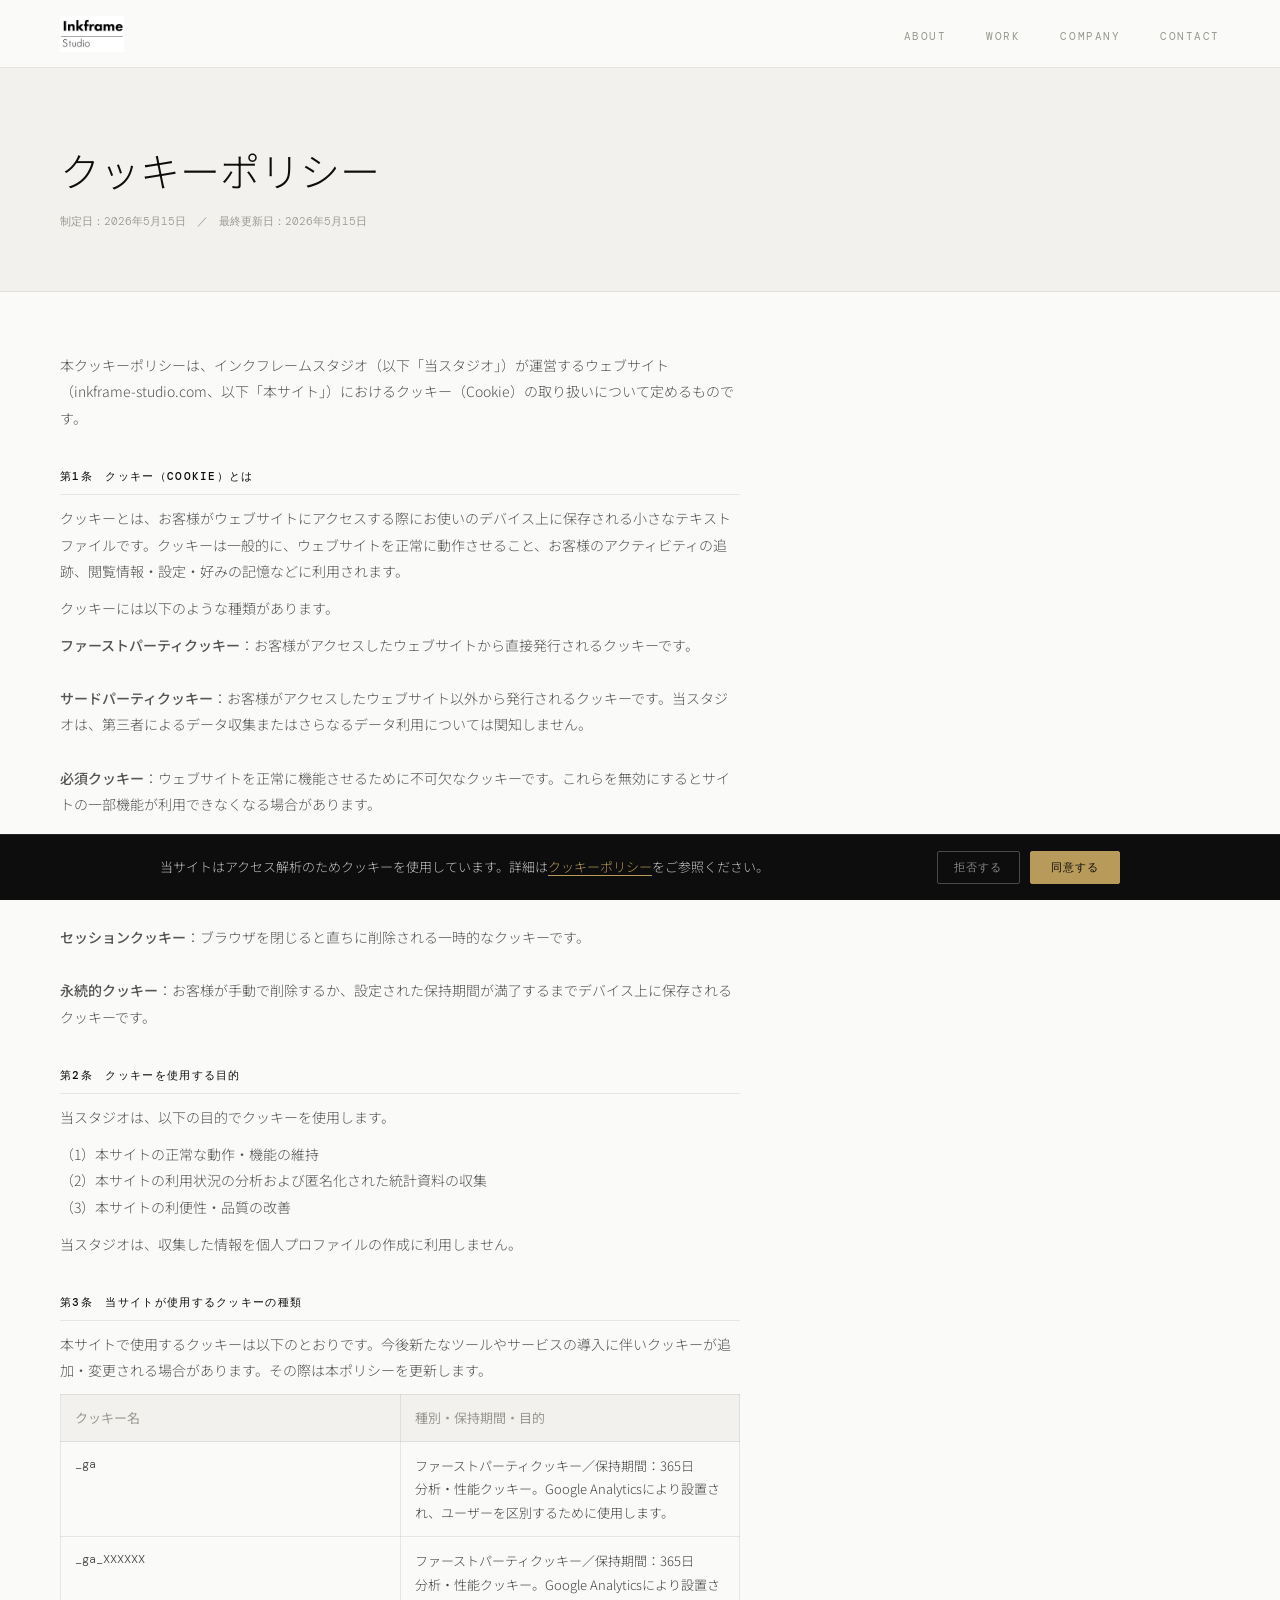
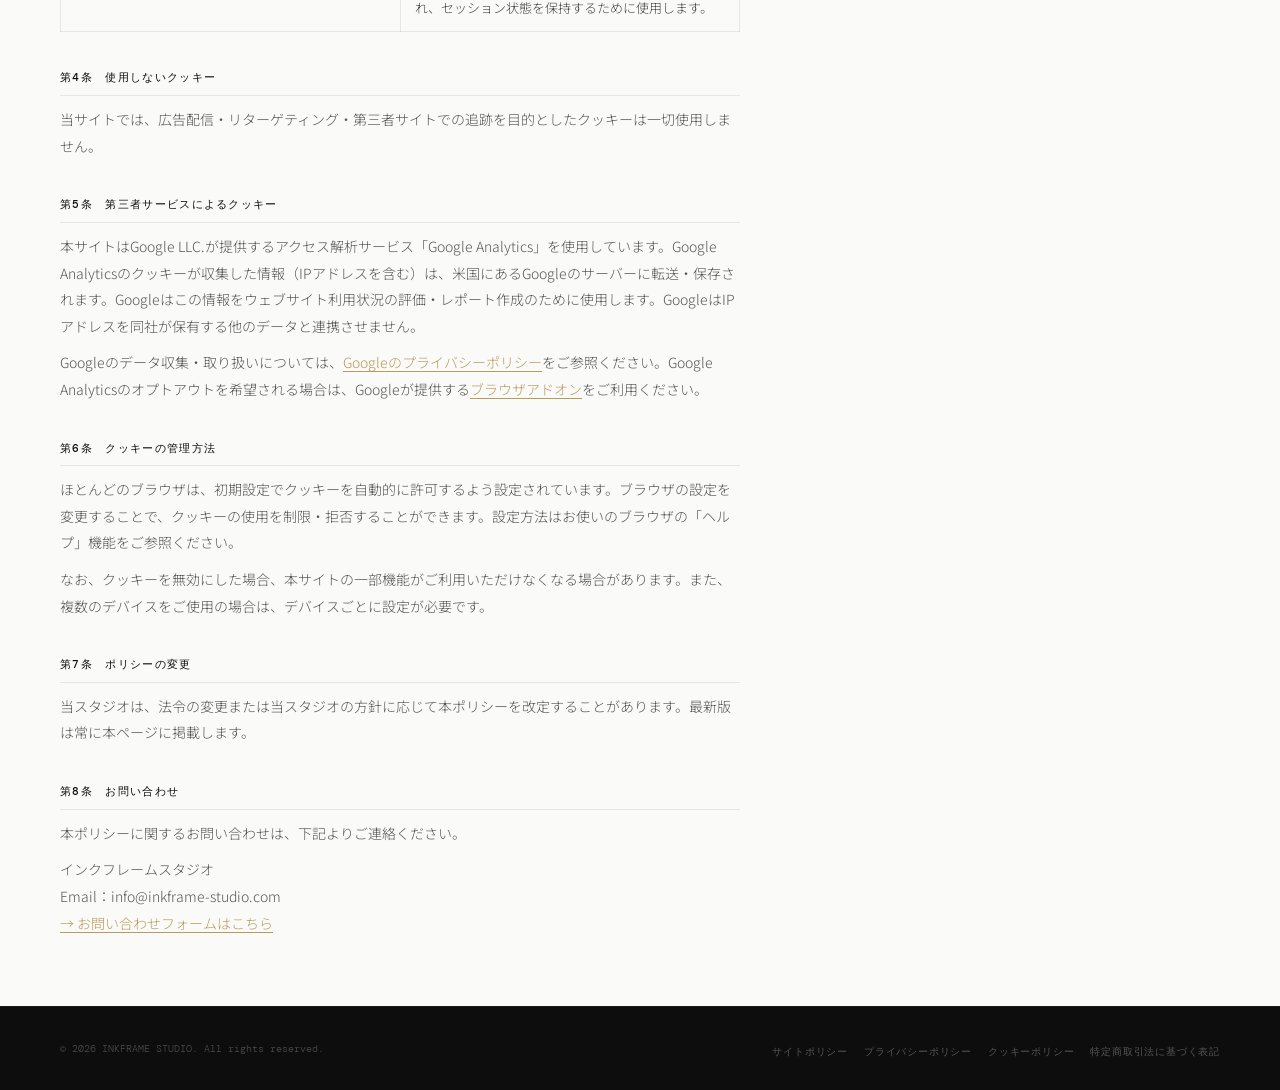
==== commit 1d6224b3: "Add files via upload" ====
--- a/cookie-policy.html
+++ b/cookie-policy.html
@@ -106,5 +106,6 @@
     <li><a href="tokushoho.html">特定商取引法に基づく表記</a></li>
   </ul>
 </footer>
+<script src="cookie-consent.js"></script>
 </body>
 </html>
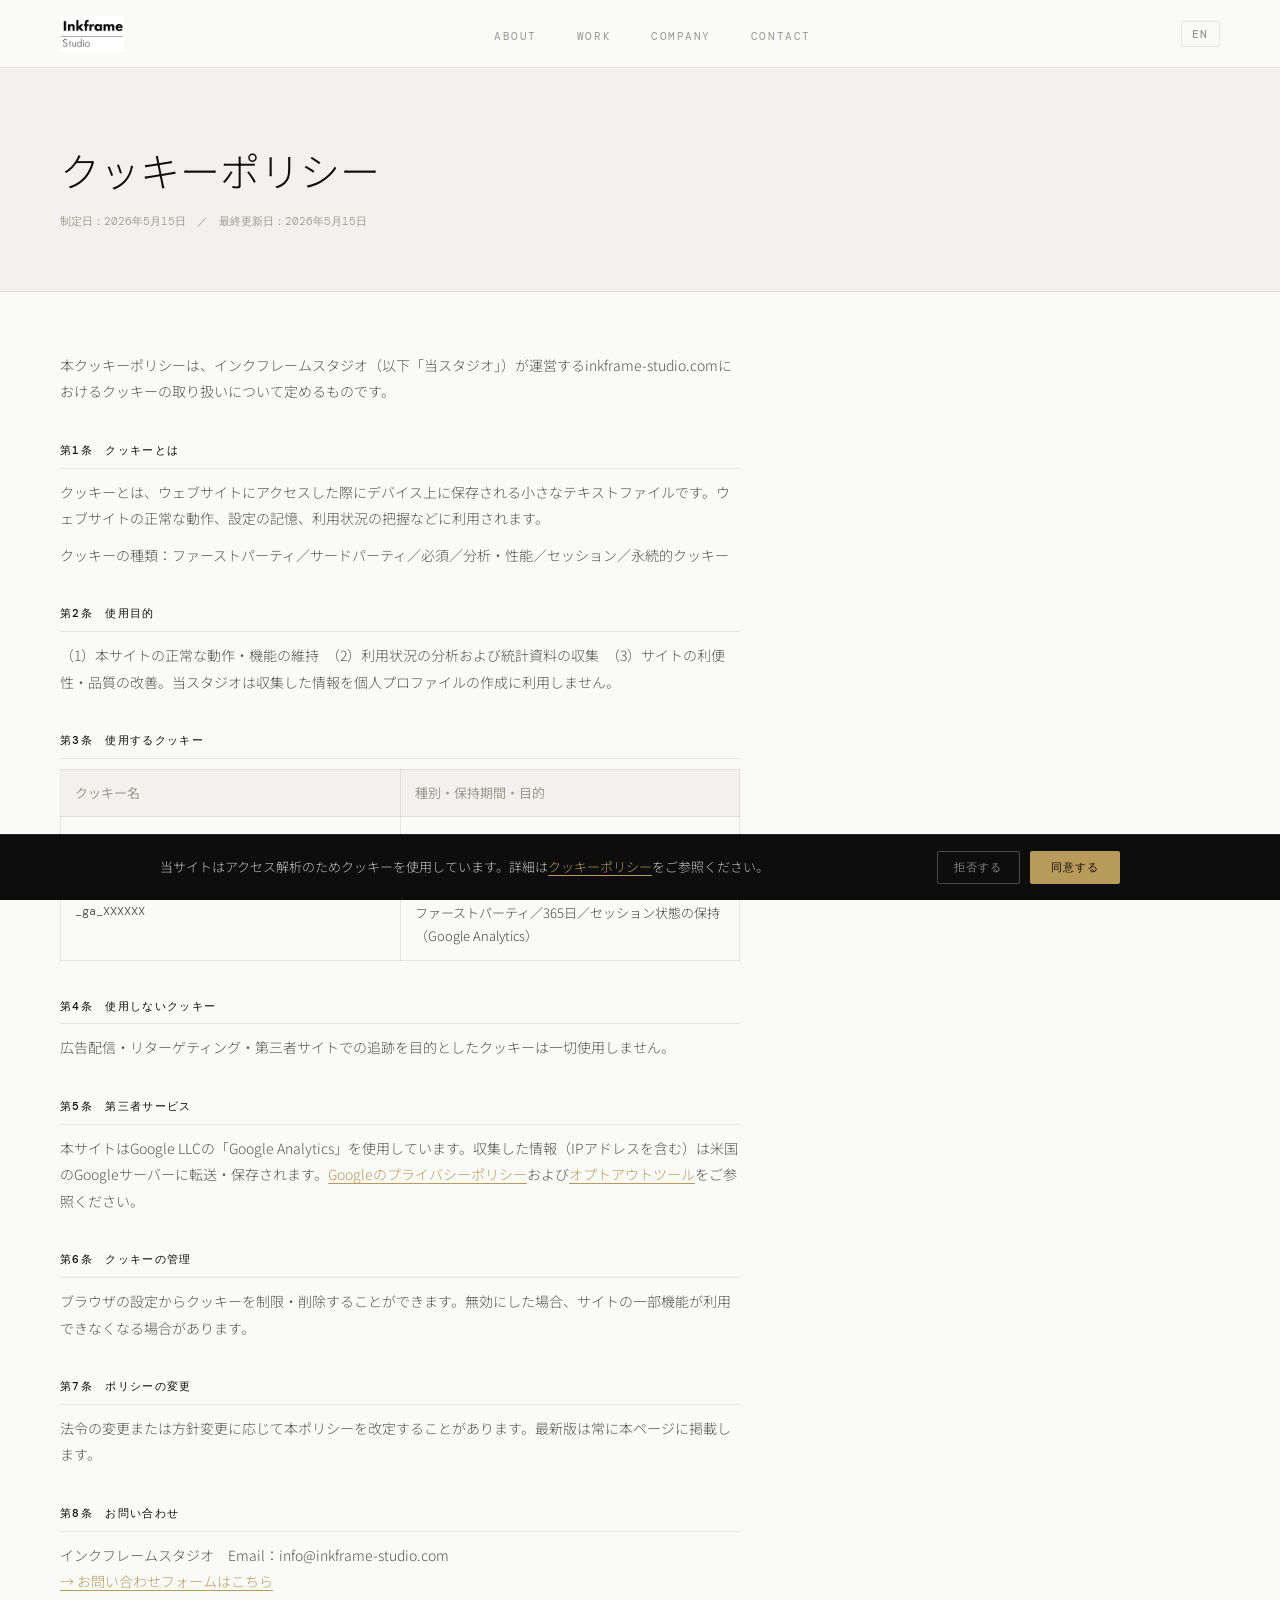
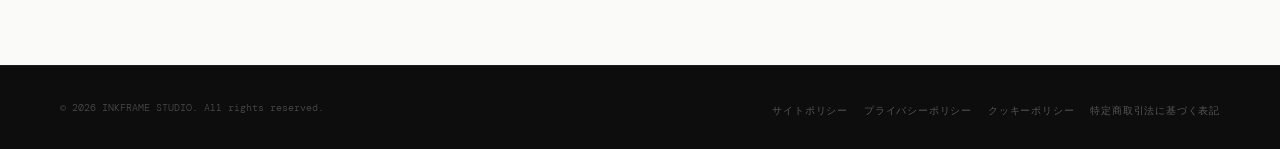
==== commit 197d4de6: "Add files via upload" ====
--- a/cookie-policy.html
+++ b/cookie-policy.html
@@ -1,9 +1,11 @@
 <!DOCTYPE html>
-<html lang="ja">
+<html lang="ja" data-lang="ja">
 <head>
 <meta charset="UTF-8">
 <meta name="viewport" content="width=device-width, initial-scale=1.0">
-<title>クッキーポリシー — Inkframe Studio</title>
+<title>クッキーポリシー / Cookie Policy — Inkframe Studio</title>
+<link rel="icon" href="favicon.ico" sizes="32x32">
+<link rel="apple-touch-icon" href="apple-touch-icon.png">
 <link rel="preconnect" href="https://fonts.googleapis.com">
 <link rel="preconnect" href="https://fonts.gstatic.com" crossorigin>
 <link href="https://fonts.googleapis.com/css2?family=Cormorant+Garamond:ital,wght@0,300;0,400;1,300&family=DM+Mono&family=Noto+Sans+JP:wght@300;400;500&display=swap" rel="stylesheet">
@@ -18,94 +20,81 @@
     <li><a href="index.html#company">Company</a></li>
     <li><a href="index.html#contact">Contact</a></li>
   </ul>
+  <button id="lang-toggle" onclick="toggleLang()" aria-label="Switch language">
+    <svg viewBox="0 0 24 24" xmlns="http://www.w3.org/2000/svg" aria-hidden="true" style="width:13px;height:13px;stroke:currentColor;fill:none;stroke-width:1.5;"><circle cx="12" cy="12" r="10"/><line x1="2" y1="12" x2="22" y2="12"/><path d="M12 2a15.3 15.3 0 0 1 4 10 15.3 15.3 0 0 1-4 10 15.3 15.3 0 0 1-4-10 15.3 15.3 0 0 1 4-10z"/></svg>
+    EN
+  </button>
 </nav>
-
 <div class="policy-page">
   <div class="policy-hero">
-    <h1>クッキーポリシー</h1>
-    <p class="date">制定日：2026年5月15日　／　最終更新日：2026年5月15日</p>
+    <h1><span class="ja">クッキーポリシー</span><span class="en">Cookie Policy</span></h1>
+    <p class="date"><span class="ja">制定日：2026年5月15日　／　最終更新日：2026年5月15日</span><span class="en">Established: May 15, 2026 ／ Last updated: May 15, 2026</span></p>
   </div>
   <div class="policy-body">
+    <p class="ja">本クッキーポリシーは、インクフレームスタジオ（以下「当スタジオ」）が運営するinkframe-studio.comにおけるクッキーの取り扱いについて定めるものです。</p>
+    <p class="en">This Cookie Policy describes how Inkframe Studio ("the Studio") uses cookies on inkframe-studio.com.</p>
 
-    <p>本クッキーポリシーは、インクフレームスタジオ（以下「当スタジオ」）が運営するウェブサイト（inkframe-studio.com、以下「本サイト」）におけるクッキー（Cookie）の取り扱いについて定めるものです。</p>
+    <h2><span class="ja">第1条　クッキーとは</span><span class="en">Article 1 — What Are Cookies</span></h2>
+    <p class="ja">クッキーとは、ウェブサイトにアクセスした際にデバイス上に保存される小さなテキストファイルです。ウェブサイトの正常な動作、設定の記憶、利用状況の把握などに利用されます。</p>
+    <p class="en">Cookies are small text files stored on your device when you visit a website. They are used to enable site functionality, remember preferences, and understand how the site is used.</p>
+    <p class="ja">クッキーの種類：ファーストパーティ／サードパーティ／必須／分析・性能／セッション／永続的クッキー</p>
+    <p class="en">Types of cookies: First-party / Third-party / Essential / Analytics & Performance / Session / Persistent cookies</p>
 
-    <h2>第1条　クッキー（Cookie）とは</h2>
-    <p>クッキーとは、お客様がウェブサイトにアクセスする際にお使いのデバイス上に保存される小さなテキストファイルです。クッキーは一般的に、ウェブサイトを正常に動作させること、お客様のアクティビティの追跡、閲覧情報・設定・好みの記憶などに利用されます。</p>
-    <p>クッキーには以下のような種類があります。</p>
-    <p>
-      <strong style="font-weight:500;">ファーストパーティクッキー</strong>：お客様がアクセスしたウェブサイトから直接発行されるクッキーです。<br><br>
-      <strong style="font-weight:500;">サードパーティクッキー</strong>：お客様がアクセスしたウェブサイト以外から発行されるクッキーです。当スタジオは、第三者によるデータ収集またはさらなるデータ利用については関知しません。<br><br>
-      <strong style="font-weight:500;">必須クッキー</strong>：ウェブサイトを正常に機能させるために不可欠なクッキーです。これらを無効にするとサイトの一部機能が利用できなくなる場合があります。<br><br>
-      <strong style="font-weight:500;">分析・性能クッキー</strong>：訪問者数・滞在時間・利用状況等、ウェブサイトのパフォーマンスに関するデータを統計的・匿名的に収集するクッキーです。<br><br>
-      <strong style="font-weight:500;">セッションクッキー</strong>：ブラウザを閉じると直ちに削除される一時的なクッキーです。<br><br>
-      <strong style="font-weight:500;">永続的クッキー</strong>：お客様が手動で削除するか、設定された保持期間が満了するまでデバイス上に保存されるクッキーです。
-    </p>
+    <h2><span class="ja">第2条　使用目的</span><span class="en">Article 2 — Purpose of Use</span></h2>
+    <p class="ja">（1）本サイトの正常な動作・機能の維持　（2）利用状況の分析および統計資料の収集　（3）サイトの利便性・品質の改善。当スタジオは収集した情報を個人プロファイルの作成に利用しません。</p>
+    <p class="en">(1) Maintaining site functionality (2) Analyzing usage and collecting anonymous statistics (3) Improving site quality and usability. The Studio does not use collected data to build individual profiles.</p>
 
-    <h2>第2条　クッキーを使用する目的</h2>
-    <p>当スタジオは、以下の目的でクッキーを使用します。</p>
-    <p>
-      （1）本サイトの正常な動作・機能の維持<br>
-      （2）本サイトの利用状況の分析および匿名化された統計資料の収集<br>
-      （3）本サイトの利便性・品質の改善
-    </p>
-    <p>当スタジオは、収集した情報を個人プロファイルの作成に利用しません。</p>
-
-    <h2>第3条　当サイトが使用するクッキーの種類</h2>
-    <p>本サイトで使用するクッキーは以下のとおりです。今後新たなツールやサービスの導入に伴いクッキーが追加・変更される場合があります。その際は本ポリシーを更新します。</p>
-
+    <h2><span class="ja">第3条　使用するクッキー</span><span class="en">Article 3 — Cookies We Use</span></h2>
     <table>
       <thead>
         <tr>
-          <th>クッキー名</th>
-          <th>種別・保持期間・目的</th>
+          <th><span class="ja">クッキー名</span><span class="en">Cookie Name</span></th>
+          <th><span class="ja">種別・保持期間・目的</span><span class="en">Type / Retention / Purpose</span></th>
         </tr>
       </thead>
       <tbody>
         <tr>
-          <td style="font-family:'DM Mono',monospace; font-size:12px;">_ga</td>
-          <td>ファーストパーティクッキー／保持期間：365日<br>分析・性能クッキー。Google Analyticsにより設置され、ユーザーを区別するために使用します。</td>
+          <td style="font-family:'DM Mono',monospace;font-size:12px;">_ga</td>
+          <td><span class="ja">ファーストパーティ／365日／ユーザー識別（Google Analytics）</span><span class="en">First-party / 365 days / User identification (Google Analytics)</span></td>
         </tr>
         <tr>
-          <td style="font-family:'DM Mono',monospace; font-size:12px;">_ga_XXXXXX</td>
-          <td>ファーストパーティクッキー／保持期間：365日<br>分析・性能クッキー。Google Analyticsにより設置され、セッション状態を保持するために使用します。</td>
+          <td style="font-family:'DM Mono',monospace;font-size:12px;">_ga_XXXXXX</td>
+          <td><span class="ja">ファーストパーティ／365日／セッション状態の保持（Google Analytics）</span><span class="en">First-party / 365 days / Session state (Google Analytics)</span></td>
         </tr>
       </tbody>
     </table>
 
-    <h2>第4条　使用しないクッキー</h2>
-    <p>当サイトでは、広告配信・リターゲティング・第三者サイトでの追跡を目的としたクッキーは一切使用しません。</p>
+    <h2><span class="ja">第4条　使用しないクッキー</span><span class="en">Article 4 — Cookies We Do Not Use</span></h2>
+    <p class="ja">広告配信・リターゲティング・第三者サイトでの追跡を目的としたクッキーは一切使用しません。</p>
+    <p class="en">We do not use advertising, retargeting, or cross-site tracking cookies.</p>
 
-    <h2>第5条　第三者サービスによるクッキー</h2>
-    <p>本サイトはGoogle LLC.が提供するアクセス解析サービス「Google Analytics」を使用しています。Google Analyticsのクッキーが収集した情報（IPアドレスを含む）は、米国にあるGoogleのサーバーに転送・保存されます。Googleはこの情報をウェブサイト利用状況の評価・レポート作成のために使用します。GoogleはIPアドレスを同社が保有する他のデータと連携させません。</p>
-    <p>Googleのデータ収集・取り扱いについては、<a href="https://policies.google.com/privacy" target="_blank" rel="noopener" style="color:var(--gold); text-decoration:underline; text-underline-offset:3px;">Googleのプライバシーポリシー</a>をご参照ください。Google Analyticsのオプトアウトを希望される場合は、Googleが提供する<a href="https://tools.google.com/dlpage/gaoptout" target="_blank" rel="noopener" style="color:var(--gold); text-decoration:underline; text-underline-offset:3px;">ブラウザアドオン</a>をご利用ください。</p>
+    <h2><span class="ja">第5条　第三者サービス</span><span class="en">Article 5 — Third-Party Services</span></h2>
+    <p class="ja">本サイトはGoogle LLCの「Google Analytics」を使用しています。収集した情報（IPアドレスを含む）は米国のGoogleサーバーに転送・保存されます。<a href="https://policies.google.com/privacy" target="_blank" rel="noopener" style="color:var(--gold);text-decoration:underline;text-underline-offset:3px;">Googleのプライバシーポリシー</a>および<a href="https://tools.google.com/dlpage/gaoptout" target="_blank" rel="noopener" style="color:var(--gold);text-decoration:underline;text-underline-offset:3px;">オプトアウトツール</a>をご参照ください。</p>
+    <p class="en">This Site uses Google Analytics by Google LLC. Collected data (including IP addresses) is transferred to Google's servers in the US. Please refer to <a href="https://policies.google.com/privacy" target="_blank" rel="noopener" style="color:var(--gold);text-decoration:underline;text-underline-offset:3px;">Google's Privacy Policy</a> and the <a href="https://tools.google.com/dlpage/gaoptout" target="_blank" rel="noopener" style="color:var(--gold);text-decoration:underline;text-underline-offset:3px;">opt-out tool</a>.</p>
 
-    <h2>第6条　クッキーの管理方法</h2>
-    <p>ほとんどのブラウザは、初期設定でクッキーを自動的に許可するよう設定されています。ブラウザの設定を変更することで、クッキーの使用を制限・拒否することができます。設定方法はお使いのブラウザの「ヘルプ」機能をご参照ください。</p>
-    <p>なお、クッキーを無効にした場合、本サイトの一部機能がご利用いただけなくなる場合があります。また、複数のデバイスをご使用の場合は、デバイスごとに設定が必要です。</p>
+    <h2><span class="ja">第6条　クッキーの管理</span><span class="en">Article 6 — Managing Cookies</span></h2>
+    <p class="ja">ブラウザの設定からクッキーを制限・削除することができます。無効にした場合、サイトの一部機能が利用できなくなる場合があります。</p>
+    <p class="en">You can restrict or delete cookies through your browser settings. Note that disabling cookies may affect some site functionality.</p>
 
-    <h2>第7条　ポリシーの変更</h2>
-    <p>当スタジオは、法令の変更または当スタジオの方針に応じて本ポリシーを改定することがあります。最新版は常に本ページに掲載します。</p>
+    <h2><span class="ja">第7条　ポリシーの変更</span><span class="en">Article 7 — Changes to This Policy</span></h2>
+    <p class="ja">法令の変更または方針変更に応じて本ポリシーを改定することがあります。最新版は常に本ページに掲載します。</p>
+    <p class="en">This policy may be updated at any time. The latest version will always be posted on this page.</p>
 
-    <h2>第8条　お問い合わせ</h2>
-    <p>本ポリシーに関するお問い合わせは、下記よりご連絡ください。</p>
-    <p>
-      インクフレームスタジオ<br>
-      Email：info@inkframe-studio.com<br>
-      <a href="index.html#contact" style="color:var(--gold); text-decoration:underline; text-underline-offset:3px;">→ お問い合わせフォームはこちら</a>
-    </p>
-
+    <h2><span class="ja">第8条　お問い合わせ</span><span class="en">Article 8 — Contact</span></h2>
+    <p class="ja">インクフレームスタジオ　Email：info@inkframe-studio.com<br><a href="index.html#contact" style="color:var(--gold);text-decoration:underline;text-underline-offset:3px;">→ お問い合わせフォームはこちら</a></p>
+    <p class="en">Inkframe Studio　Email: info@inkframe-studio.com<br><a href="index.html#contact" style="color:var(--gold);text-decoration:underline;text-underline-offset:3px;">→ Contact Form</a></p>
   </div>
 </div>
-
 <footer>
   <p class="footer-copy">&copy; 2026 INKFRAME STUDIO. All rights reserved.</p>
   <ul class="footer-links">
-    <li><a href="site-policy.html">サイトポリシー</a></li>
-    <li><a href="privacy.html">プライバシーポリシー</a></li>
-    <li><a href="cookie-policy.html">クッキーポリシー</a></li>
-    <li><a href="tokushoho.html">特定商取引法に基づく表記</a></li>
+    <li><a href="site-policy.html"><span class="ja">サイトポリシー</span><span class="en">Site Policy</span></a></li>
+    <li><a href="privacy.html"><span class="ja">プライバシーポリシー</span><span class="en">Privacy Policy</span></a></li>
+    <li><a href="cookie-policy.html"><span class="ja">クッキーポリシー</span><span class="en">Cookie Policy</span></a></li>
+    <li><a href="tokushoho.html"><span class="ja">特定商取引法に基づく表記</span><span class="en">Specified Commercial Transactions Act</span></a></li>
   </ul>
 </footer>
+<script src="lang.js"></script>
 <script src="cookie-consent.js"></script>
 </body>
 </html>
--- a/style.css
+++ b/style.css
@@ -354,3 +354,23 @@
   .policy-body { padding: 60px; }
   footer { padding: 28px 60px; }
 }
+
+/* ── LANGUAGE SWITCHER ── */
+[data-lang="ja"] .en { display: none !important; }
+[data-lang="en"] .ja { display: none !important; }
+
+#lang-toggle {
+  font-family: 'DM Mono', monospace;
+  font-size: 11px; font-weight: 500;
+  letter-spacing: 0.14em;
+  background: transparent;
+  border: 1px solid var(--border);
+  border-radius: 2px;
+  color: var(--mid);
+  padding: 5px 10px;
+  cursor: pointer;
+  transition: color 0.2s, border-color 0.2s;
+  display: flex; align-items: center; gap: 5px;
+}
+#lang-toggle:hover { color: var(--black); border-color: var(--black); }
+#lang-toggle svg { width: 13px; height: 13px; stroke: currentColor; fill: none; stroke-width: 1.5; }
